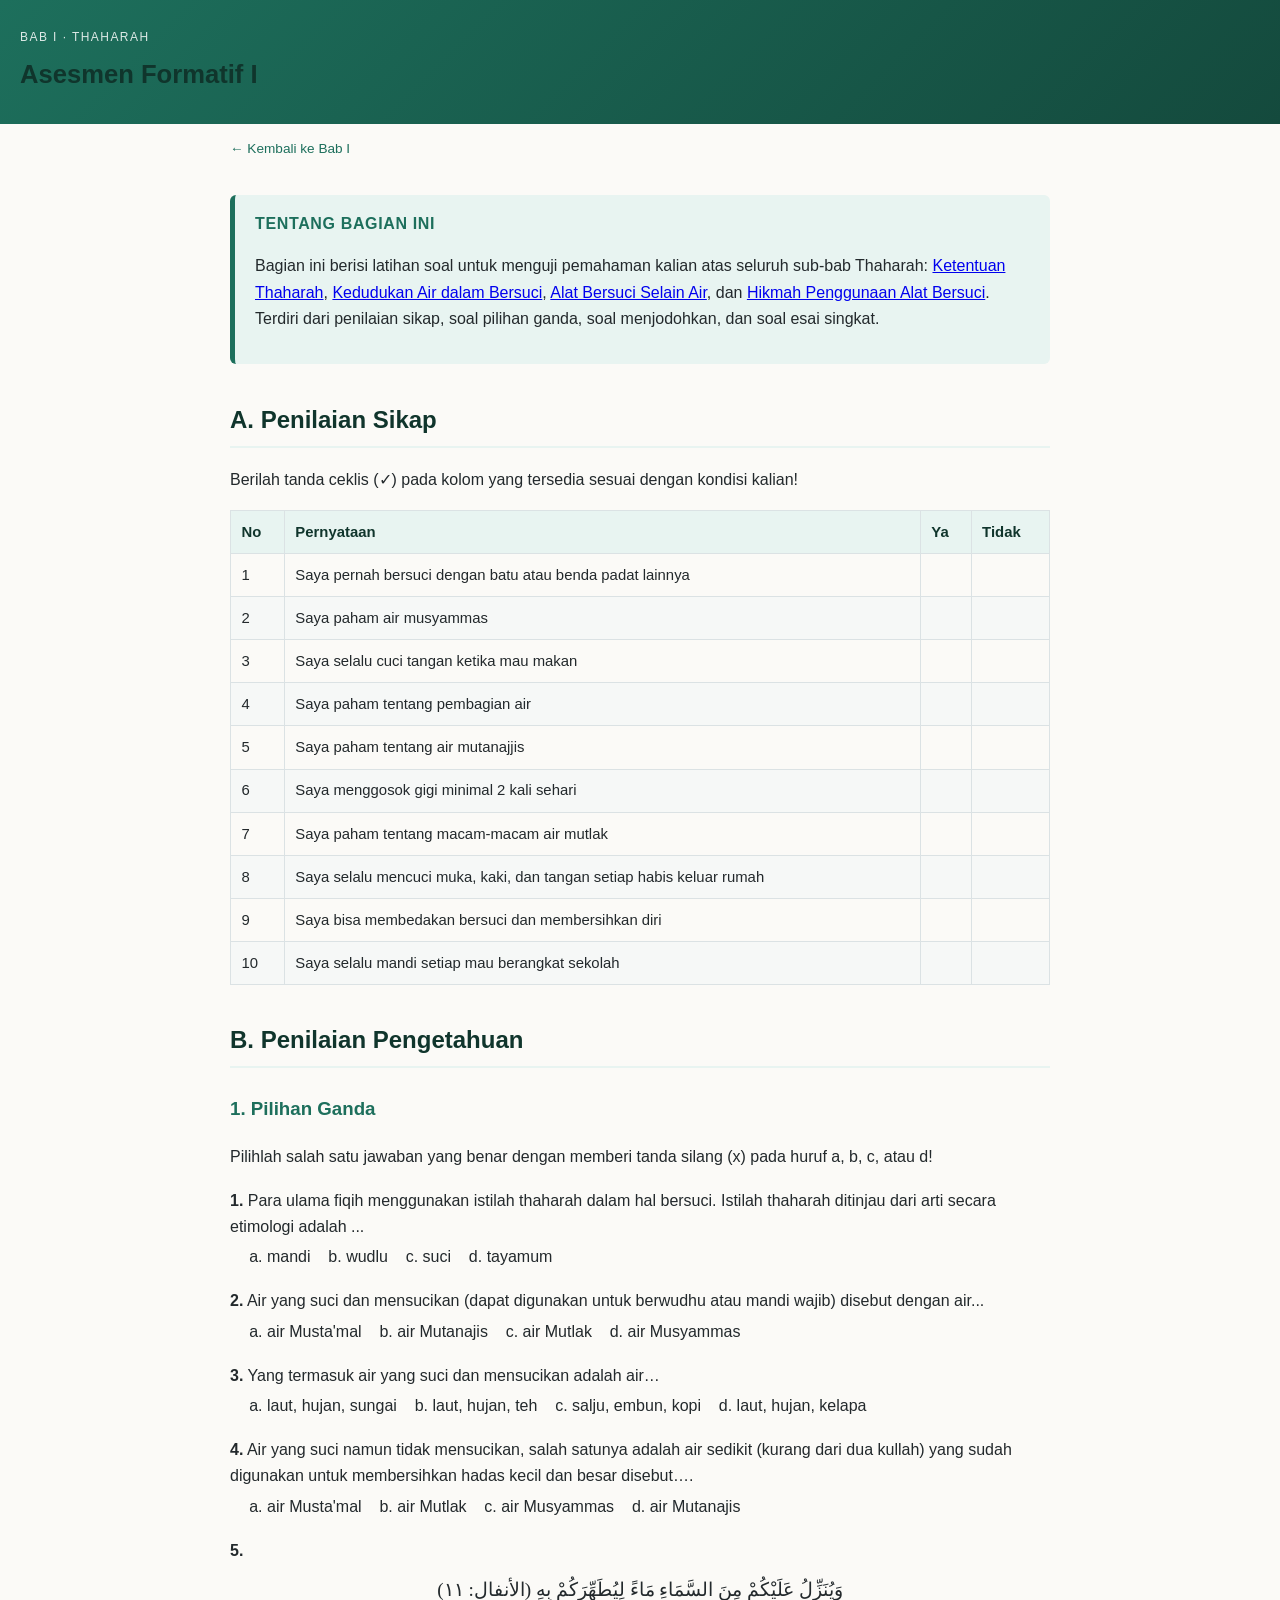
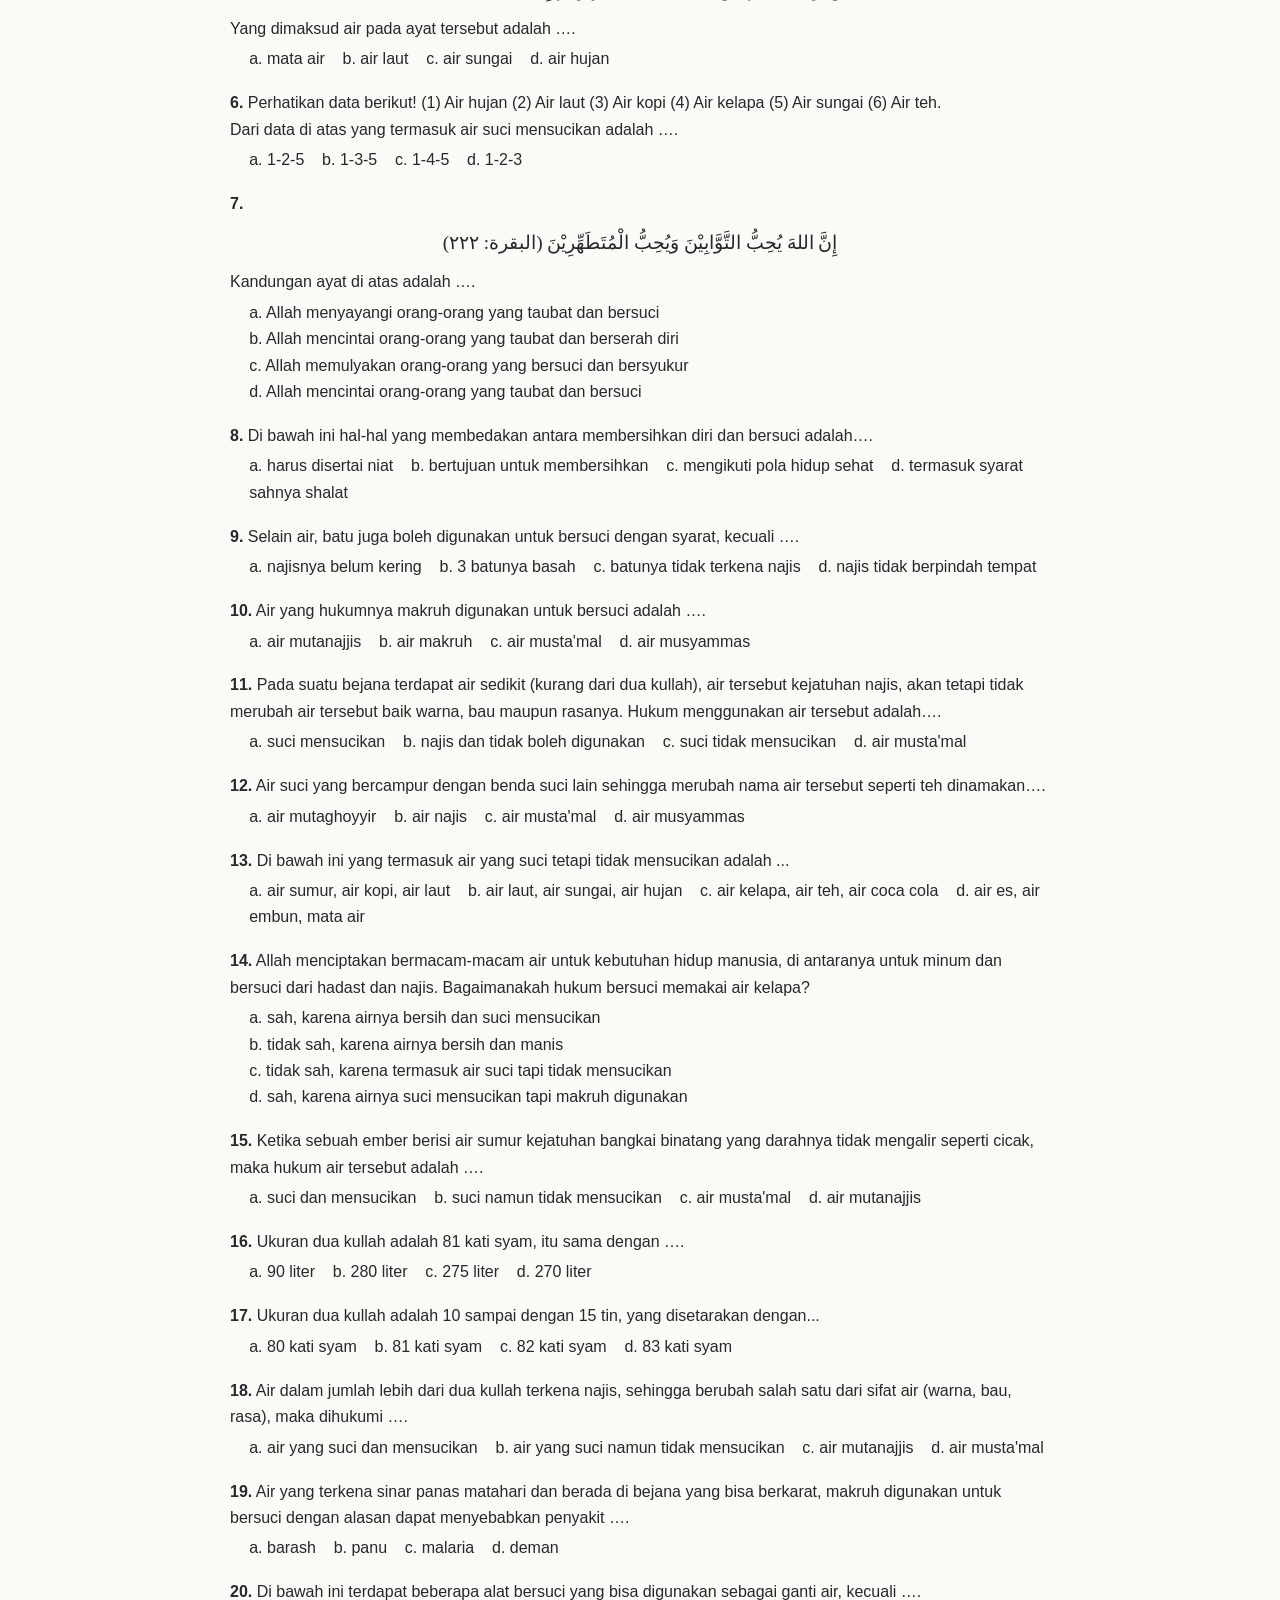
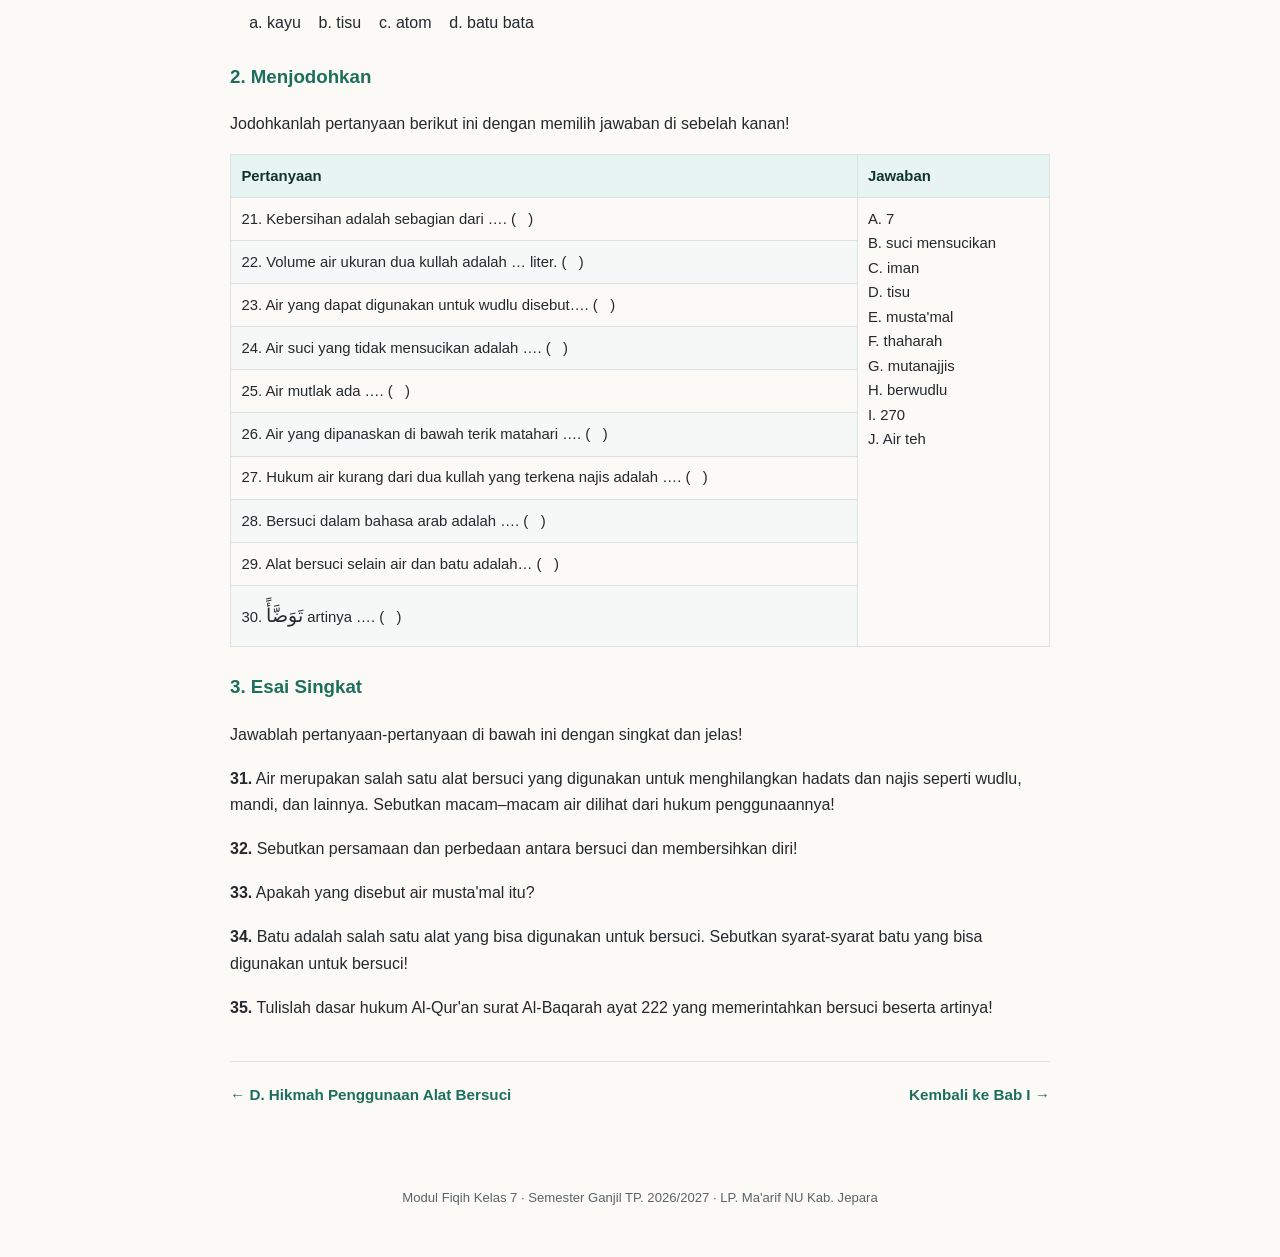
==== asesmen.html @ 7a7c7b50 "Add files via upload" ====
<!DOCTYPE html>
<html lang="id">
<head>
<meta charset="UTF-8">
<meta name="viewport" content="width=device-width, initial-scale=1.0">
<title>Asesmen Formatif I — Modul Fiqih Kelas 7</title>
<link rel="stylesheet" href="style.css">
</head>
<body>

<header class="site-header">
  <p class="eyebrow">Bab I · Thaharah</p>
  <h1>Asesmen Formatif I</h1>
</header>

<nav class="crumbs"><a href="index.html">← Kembali ke Bab I</a></nav>

<main>

  <div class="ringkasan">
    <h3>Tentang Bagian Ini</h3>
    <p>Bagian ini berisi latihan soal untuk menguji pemahaman kalian atas seluruh sub-bab Thaharah: <a href="ketentuan-thaharah.html">Ketentuan Thaharah</a>, <a href="kedudukan-air.html">Kedudukan Air dalam Bersuci</a>, <a href="alat-selain-air.html">Alat Bersuci Selain Air</a>, dan <a href="hikmah.html">Hikmah Penggunaan Alat Bersuci</a>. Terdiri dari penilaian sikap, soal pilihan ganda, soal menjodohkan, dan soal esai singkat.</p>
  </div>

  <h2>A. Penilaian Sikap</h2>
  <p>Berilah tanda ceklis (✓) pada kolom yang tersedia sesuai dengan kondisi kalian!</p>
  <table>
    <thead><tr><th>No</th><th>Pernyataan</th><th>Ya</th><th>Tidak</th></tr></thead>
    <tbody>
      <tr><td>1</td><td>Saya pernah bersuci dengan batu atau benda padat lainnya</td><td></td><td></td></tr>
      <tr><td>2</td><td>Saya paham air musyammas</td><td></td><td></td></tr>
      <tr><td>3</td><td>Saya selalu cuci tangan ketika mau makan</td><td></td><td></td></tr>
      <tr><td>4</td><td>Saya paham tentang pembagian air</td><td></td><td></td></tr>
      <tr><td>5</td><td>Saya paham tentang air mutanajjis</td><td></td><td></td></tr>
      <tr><td>6</td><td>Saya menggosok gigi minimal 2 kali sehari</td><td></td><td></td></tr>
      <tr><td>7</td><td>Saya paham tentang macam-macam air mutlak</td><td></td><td></td></tr>
      <tr><td>8</td><td>Saya selalu mencuci muka, kaki, dan tangan setiap habis keluar rumah</td><td></td><td></td></tr>
      <tr><td>9</td><td>Saya bisa membedakan bersuci dan membersihkan diri</td><td></td><td></td></tr>
      <tr><td>10</td><td>Saya selalu mandi setiap mau berangkat sekolah</td><td></td><td></td></tr>
    </tbody>
  </table>

  <h2>B. Penilaian Pengetahuan</h2>
  <h3>1. Pilihan Ganda</h3>
  <p>Pilihlah salah satu jawaban yang benar dengan memberi tanda silang (x) pada huruf a, b, c, atau d!</p>

  <div class="soal">
    <p><strong>1.</strong> Para ulama fiqih menggunakan istilah thaharah dalam hal bersuci. Istilah thaharah ditinjau dari arti secara etimologi adalah ...</p>
    <p class="opsi">a. mandi &nbsp;&nbsp; b. wudlu &nbsp;&nbsp; c. suci &nbsp;&nbsp; d. tayamum</p>
  </div>

  <div class="soal">
    <p><strong>2.</strong> Air yang suci dan mensucikan (dapat digunakan untuk berwudhu atau mandi wajib) disebut dengan air...</p>
    <p class="opsi">a. air Musta'mal &nbsp;&nbsp; b. air Mutanajis &nbsp;&nbsp; c. air Mutlak &nbsp;&nbsp; d. air Musyammas</p>
  </div>

  <div class="soal">
    <p><strong>3.</strong> Yang termasuk air yang suci dan mensucikan adalah air…</p>
    <p class="opsi">a. laut, hujan, sungai &nbsp;&nbsp; b. laut, hujan, teh &nbsp;&nbsp; c. salju, embun, kopi &nbsp;&nbsp; d. laut, hujan, kelapa</p>
  </div>

  <div class="soal">
    <p><strong>4.</strong> Air yang suci namun tidak mensucikan, salah satunya adalah air sedikit (kurang dari dua kullah) yang sudah digunakan untuk membersihkan hadas kecil dan besar disebut….</p>
    <p class="opsi">a. air Musta'mal &nbsp;&nbsp; b. air Mutlak &nbsp;&nbsp; c. air Musyammas &nbsp;&nbsp; d. air Mutanajis</p>
  </div>

  <div class="soal">
    <p><strong>5.</strong> <span class="ar" style="font-size:1.2rem; margin:.3rem 0;">وَيُنَزِّلُ عَلَيْكُمْ مِنَ السَّمَاءِ مَاءً لِيُطَهِّرَكُمْ بِهِ (الأنفال: ١١)</span></p>
    <p>Yang dimaksud air pada ayat tersebut adalah ….</p>
    <p class="opsi">a. mata air &nbsp;&nbsp; b. air laut &nbsp;&nbsp; c. air sungai &nbsp;&nbsp; d. air hujan</p>
  </div>

  <div class="soal">
    <p><strong>6.</strong> Perhatikan data berikut! (1) Air hujan (2) Air laut (3) Air kopi (4) Air kelapa (5) Air sungai (6) Air teh.<br>Dari data di atas yang termasuk air suci mensucikan adalah ….</p>
    <p class="opsi">a. 1-2-5 &nbsp;&nbsp; b. 1-3-5 &nbsp;&nbsp; c. 1-4-5 &nbsp;&nbsp; d. 1-2-3</p>
  </div>

  <div class="soal">
    <p><strong>7.</strong> <span class="ar" style="font-size:1.2rem; margin:.3rem 0;">إِنَّ اللهَ يُحِبُّ التَّوَّابِيْنَ وَيُحِبُّ الْمُتَطَهِّرِيْنَ (البقرة: ٢٢٢)</span></p>
    <p>Kandungan ayat di atas adalah ….</p>
    <p class="opsi">a. Allah menyayangi orang-orang yang taubat dan bersuci<br>
    b. Allah mencintai orang-orang yang taubat dan berserah diri<br>
    c. Allah memulyakan orang-orang yang bersuci dan bersyukur<br>
    d. Allah mencintai orang-orang yang taubat dan bersuci</p>
  </div>

  <div class="soal">
    <p><strong>8.</strong> Di bawah ini hal-hal yang membedakan antara membersihkan diri dan bersuci adalah….</p>
    <p class="opsi">a. harus disertai niat &nbsp;&nbsp; b. bertujuan untuk membersihkan &nbsp;&nbsp; c. mengikuti pola hidup sehat &nbsp;&nbsp; d. termasuk syarat sahnya shalat</p>
  </div>

  <div class="soal">
    <p><strong>9.</strong> Selain air, batu juga boleh digunakan untuk bersuci dengan syarat, kecuali ….</p>
    <p class="opsi">a. najisnya belum kering &nbsp;&nbsp; b. 3 batunya basah &nbsp;&nbsp; c. batunya tidak terkena najis &nbsp;&nbsp; d. najis tidak berpindah tempat</p>
  </div>

  <div class="soal">
    <p><strong>10.</strong> Air yang hukumnya makruh digunakan untuk bersuci adalah ….</p>
    <p class="opsi">a. air mutanajjis &nbsp;&nbsp; b. air makruh &nbsp;&nbsp; c. air musta'mal &nbsp;&nbsp; d. air musyammas</p>
  </div>

  <div class="soal">
    <p><strong>11.</strong> Pada suatu bejana terdapat air sedikit (kurang dari dua kullah), air tersebut kejatuhan najis, akan tetapi tidak merubah air tersebut baik warna, bau maupun rasanya. Hukum menggunakan air tersebut adalah….</p>
    <p class="opsi">a. suci mensucikan &nbsp;&nbsp; b. najis dan tidak boleh digunakan &nbsp;&nbsp; c. suci tidak mensucikan &nbsp;&nbsp; d. air musta'mal</p>
  </div>

  <div class="soal">
    <p><strong>12.</strong> Air suci yang bercampur dengan benda suci lain sehingga merubah nama air tersebut seperti teh dinamakan….</p>
    <p class="opsi">a. air mutaghoyyir &nbsp;&nbsp; b. air najis &nbsp;&nbsp; c. air musta'mal &nbsp;&nbsp; d. air musyammas</p>
  </div>

  <div class="soal">
    <p><strong>13.</strong> Di bawah ini yang termasuk air yang suci tetapi tidak mensucikan adalah ...</p>
    <p class="opsi">a. air sumur, air kopi, air laut &nbsp;&nbsp; b. air laut, air sungai, air hujan &nbsp;&nbsp; c. air kelapa, air teh, air coca cola &nbsp;&nbsp; d. air es, air embun, mata air</p>
  </div>

  <div class="soal">
    <p><strong>14.</strong> Allah menciptakan bermacam-macam air untuk kebutuhan hidup manusia, di antaranya untuk minum dan bersuci dari hadast dan najis. Bagaimanakah hukum bersuci memakai air kelapa?</p>
    <p class="opsi">a. sah, karena airnya bersih dan suci mensucikan<br>
    b. tidak sah, karena airnya bersih dan manis<br>
    c. tidak sah, karena termasuk air suci tapi tidak mensucikan<br>
    d. sah, karena airnya suci mensucikan tapi makruh digunakan</p>
  </div>

  <div class="soal">
    <p><strong>15.</strong> Ketika sebuah ember berisi air sumur kejatuhan bangkai binatang yang darahnya tidak mengalir seperti cicak, maka hukum air tersebut adalah ….</p>
    <p class="opsi">a. suci dan mensucikan &nbsp;&nbsp; b. suci namun tidak mensucikan &nbsp;&nbsp; c. air musta'mal &nbsp;&nbsp; d. air mutanajjis</p>
  </div>

  <div class="soal">
    <p><strong>16.</strong> Ukuran dua kullah adalah 81 kati syam, itu sama dengan ….</p>
    <p class="opsi">a. 90 liter &nbsp;&nbsp; b. 280 liter &nbsp;&nbsp; c. 275 liter &nbsp;&nbsp; d. 270 liter</p>
  </div>

  <div class="soal">
    <p><strong>17.</strong> Ukuran dua kullah adalah 10 sampai dengan 15 tin, yang disetarakan dengan...</p>
    <p class="opsi">a. 80 kati syam &nbsp;&nbsp; b. 81 kati syam &nbsp;&nbsp; c. 82 kati syam &nbsp;&nbsp; d. 83 kati syam</p>
  </div>

  <div class="soal">
    <p><strong>18.</strong> Air dalam jumlah lebih dari dua kullah terkena najis, sehingga berubah salah satu dari sifat air (warna, bau, rasa), maka dihukumi ….</p>
    <p class="opsi">a. air yang suci dan mensucikan &nbsp;&nbsp; b. air yang suci namun tidak mensucikan &nbsp;&nbsp; c. air mutanajjis &nbsp;&nbsp; d. air musta'mal</p>
  </div>

  <div class="soal">
    <p><strong>19.</strong> Air yang terkena sinar panas matahari dan berada di bejana yang bisa berkarat, makruh digunakan untuk bersuci dengan alasan dapat menyebabkan penyakit ….</p>
    <p class="opsi">a. barash &nbsp;&nbsp; b. panu &nbsp;&nbsp; c. malaria &nbsp;&nbsp; d. deman</p>
  </div>

  <div class="soal">
    <p><strong>20.</strong> Di bawah ini terdapat beberapa alat bersuci yang bisa digunakan sebagai ganti air, kecuali ….</p>
    <p class="opsi">a. kayu &nbsp;&nbsp; b. tisu &nbsp;&nbsp; c. atom &nbsp;&nbsp; d. batu bata</p>
  </div>

  <h3>2. Menjodohkan</h3>
  <p>Jodohkanlah pertanyaan berikut ini dengan memilih jawaban di sebelah kanan!</p>
  <table>
    <thead><tr><th>Pertanyaan</th><th>Jawaban</th></tr></thead>
    <tbody>
      <tr><td>21. Kebersihan adalah sebagian dari …. ( &nbsp; )</td><td rowspan="10" style="vertical-align:top;">
        A. 7<br>B. suci mensucikan<br>C. iman<br>D. tisu<br>E. musta'mal<br>F. thaharah<br>G. mutanajjis<br>H. berwudlu<br>I. 270<br>J. Air teh
      </td></tr>
      <tr><td>22. Volume air ukuran dua kullah adalah … liter. ( &nbsp; )</td></tr>
      <tr><td>23. Air yang dapat digunakan untuk wudlu disebut…. ( &nbsp; )</td></tr>
      <tr><td>24. Air suci yang tidak mensucikan adalah …. ( &nbsp; )</td></tr>
      <tr><td>25. Air mutlak ada …. ( &nbsp; )</td></tr>
      <tr><td>26. Air yang dipanaskan di bawah terik matahari …. ( &nbsp; )</td></tr>
      <tr><td>27. Hukum air kurang dari dua kullah yang terkena najis adalah …. ( &nbsp; )</td></tr>
      <tr><td>28. Bersuci dalam bahasa arab adalah …. ( &nbsp; )</td></tr>
      <tr><td>29. Alat bersuci selain air dan batu adalah… ( &nbsp; )</td></tr>
      <tr><td>30. <span class="ar" style="font-size:1.2rem; display:inline; margin:0;">تَوَضَّأً</span> artinya …. ( &nbsp; )</td></tr>
    </tbody>
  </table>

  <h3>3. Esai Singkat</h3>
  <p>Jawablah pertanyaan-pertanyaan di bawah ini dengan singkat dan jelas!</p>
  <div class="soal">
    <p><strong>31.</strong> Air merupakan salah satu alat bersuci yang digunakan untuk menghilangkan hadats dan najis seperti wudlu, mandi, dan lainnya. Sebutkan macam–macam air dilihat dari hukum penggunaannya!</p>
  </div>
  <div class="soal">
    <p><strong>32.</strong> Sebutkan persamaan dan perbedaan antara bersuci dan membersihkan diri!</p>
  </div>
  <div class="soal">
    <p><strong>33.</strong> Apakah yang disebut air musta'mal itu?</p>
  </div>
  <div class="soal">
    <p><strong>34.</strong> Batu adalah salah satu alat yang bisa digunakan untuk bersuci. Sebutkan syarat-syarat batu yang bisa digunakan untuk bersuci!</p>
  </div>
  <div class="soal">
    <p><strong>35.</strong> Tulislah dasar hukum Al-Qur'an surat Al-Baqarah ayat 222 yang memerintahkan bersuci beserta artinya!</p>
  </div>

  <div class="pager">
    <a href="hikmah.html">← D. Hikmah Penggunaan Alat Bersuci</a>
    <a href="index.html">Kembali ke Bab I →</a>
  </div>

</main>

<footer class="site-footer">
  Modul Fiqih Kelas 7 · Semester Ganjil TP. 2026/2027 · LP. Ma'arif NU Kab. Jepara
</footer>

</body>
</html>
---- style.css ----
:root {
  --accent: #1d6f5c;
  --accent-light: #e8f4f1;
  --ink: #23292c;
  --muted: #5a6468;
  --border: #dbe2e4;
  --bg: #fbfaf7;
  --card: #ffffff;
}

* { box-sizing: border-box; }

body {
  margin: 0;
  font-family: "Segoe UI", "Helvetica Neue", Arial, sans-serif;
  color: var(--ink);
  background: var(--bg);
  line-height: 1.65;
}

.site-header {
  background: linear-gradient(135deg, #1d6f5c, #144a3d);
  color: #fff;
  padding: 1.75rem 1.25rem;
}

.site-header .eyebrow {
  text-transform: uppercase;
  letter-spacing: .12em;
  font-size: .75rem;
  opacity: .85;
  margin: 0 0 .35rem;
}

.site-header h1 {
  margin: 0;
  font-size: 1.6rem;
}

.site-header p.sub {
  margin: .35rem 0 0;
  opacity: .9;
  font-size: .95rem;
}

nav.crumbs {
  max-width: 860px;
  margin: 0 auto;
  padding: .9rem 1.25rem;
  font-size: .85rem;
  color: var(--muted);
}
nav.crumbs a { color: var(--accent); text-decoration: none; }
nav.crumbs a:hover { text-decoration: underline; }

main {
  max-width: 860px;
  margin: 0 auto;
  padding: 0 1.25rem 3rem;
}

h1, h2, h3 { color: #10352c; }
h2 {
  border-bottom: 2px solid var(--accent-light);
  padding-bottom: .4rem;
  margin-top: 2.2rem;
}
h3 { color: var(--accent); margin-top: 1.6rem; }

.card {
  background: var(--card);
  border: 1px solid var(--border);
  border-radius: 10px;
  padding: 1.25rem 1.4rem;
  margin: 1.1rem 0;
}

.ringkasan {
  background: var(--accent-light);
  border-left: 5px solid var(--accent);
  border-radius: 6px;
  padding: 1rem 1.25rem;
  margin: 1.25rem 0 1.75rem;
}
.ringkasan h3 {
  margin: 0 0 .5rem;
  color: var(--accent);
  font-size: 1rem;
  text-transform: uppercase;
  letter-spacing: .04em;
}
.ringkasan ul { margin: .3rem 0 0; padding-left: 1.2rem; }
.ringkasan li { margin-bottom: .3rem; }

.ar {
  display: block;
  direction: rtl;
  text-align: center;
  font-family: "Traditional Arabic", "Scheherazade New", "Amiri", "Noto Naskh Arabic", serif;
  font-size: 1.5rem;
  line-height: 2.2;
  margin: 1rem 0 .35rem;
}
.terjemah {
  font-style: italic;
  color: var(--muted);
  margin: 0 0 1.1rem;
}

table {
  width: 100%;
  border-collapse: collapse;
  margin: 1rem 0 1.5rem;
  font-size: .93rem;
}
th, td {
  border: 1px solid var(--border);
  padding: .55rem .65rem;
  text-align: left;
  vertical-align: top;
}
th { background: var(--accent-light); color: #10352c; }
tr:nth-child(even) td { background: #f6f8f7; }

.section-nav {
  display: flex;
  flex-wrap: wrap;
  gap: .6rem;
  margin: 1.5rem 0 2rem;
}
.section-nav a {
  display: block;
  background: var(--card);
  border: 1px solid var(--border);
  border-radius: 8px;
  padding: .7rem 1rem;
  text-decoration: none;
  color: var(--ink);
  flex: 1 1 220px;
  transition: border-color .15s, transform .15s;
}
.section-nav a:hover {
  border-color: var(--accent);
  transform: translateY(-2px);
}
.section-nav a .tag {
  display: block;
  color: var(--accent);
  font-weight: 600;
  font-size: .8rem;
  text-transform: uppercase;
  letter-spacing: .05em;
  margin-bottom: .2rem;
}

.pager {
  display: flex;
  justify-content: space-between;
  margin-top: 2.5rem;
  padding-top: 1.25rem;
  border-top: 1px solid var(--border);
  font-size: .95rem;
}
.pager a { color: var(--accent); text-decoration: none; font-weight: 600; }
.pager a:hover { text-decoration: underline; }

.soal { margin: 1.1rem 0; }
.soal p { margin: .25rem 0; }
.soal .opsi { margin-left: 1.2rem; color: var(--ink); }

ol.list, ul.list { padding-left: 1.3rem; }
ol.list li, ul.list li { margin-bottom: .4rem; }

.badge {
  display: inline-block;
  background: var(--accent-light);
  color: var(--accent);
  border-radius: 999px;
  padding: .15rem .7rem;
  font-size: .75rem;
  font-weight: 600;
  margin-bottom: .5rem;
}

footer.site-footer {
  text-align: center;
  color: var(--muted);
  font-size: .82rem;
  padding: 2rem 1rem 3rem;
}
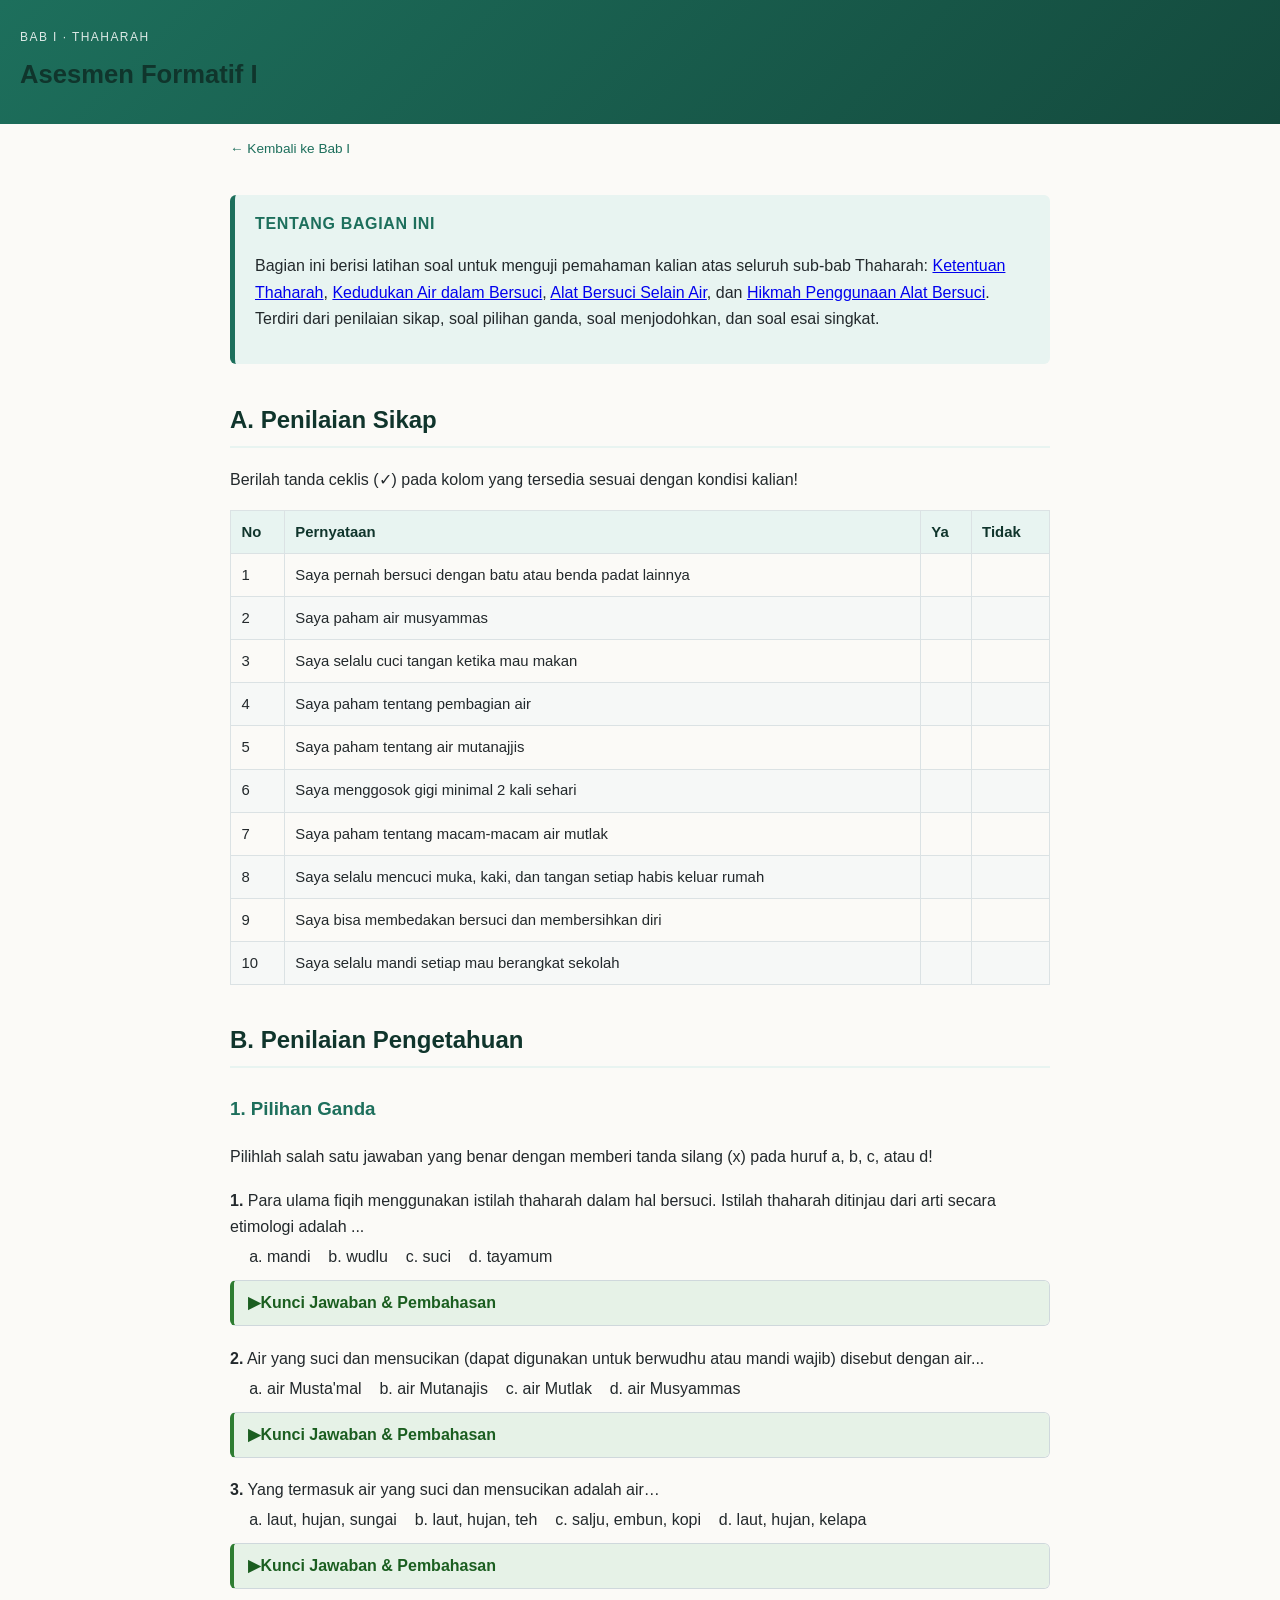
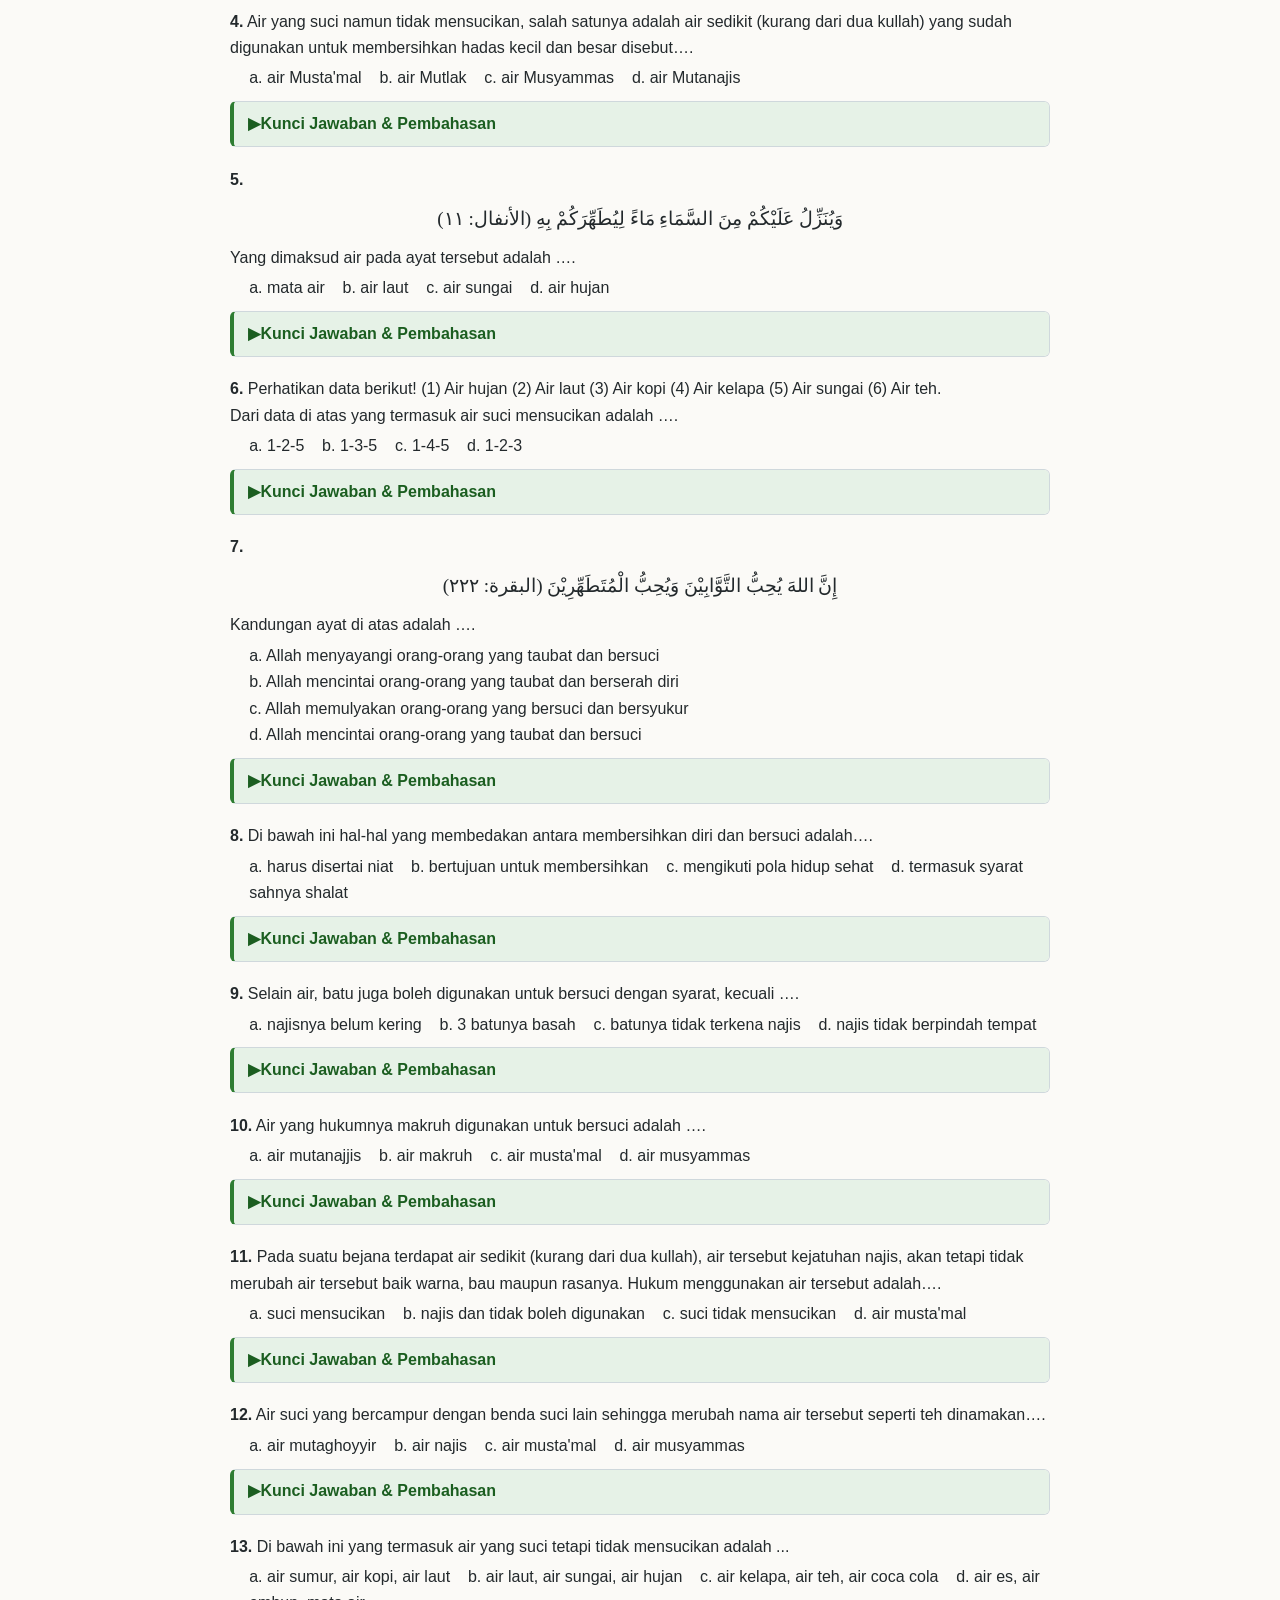
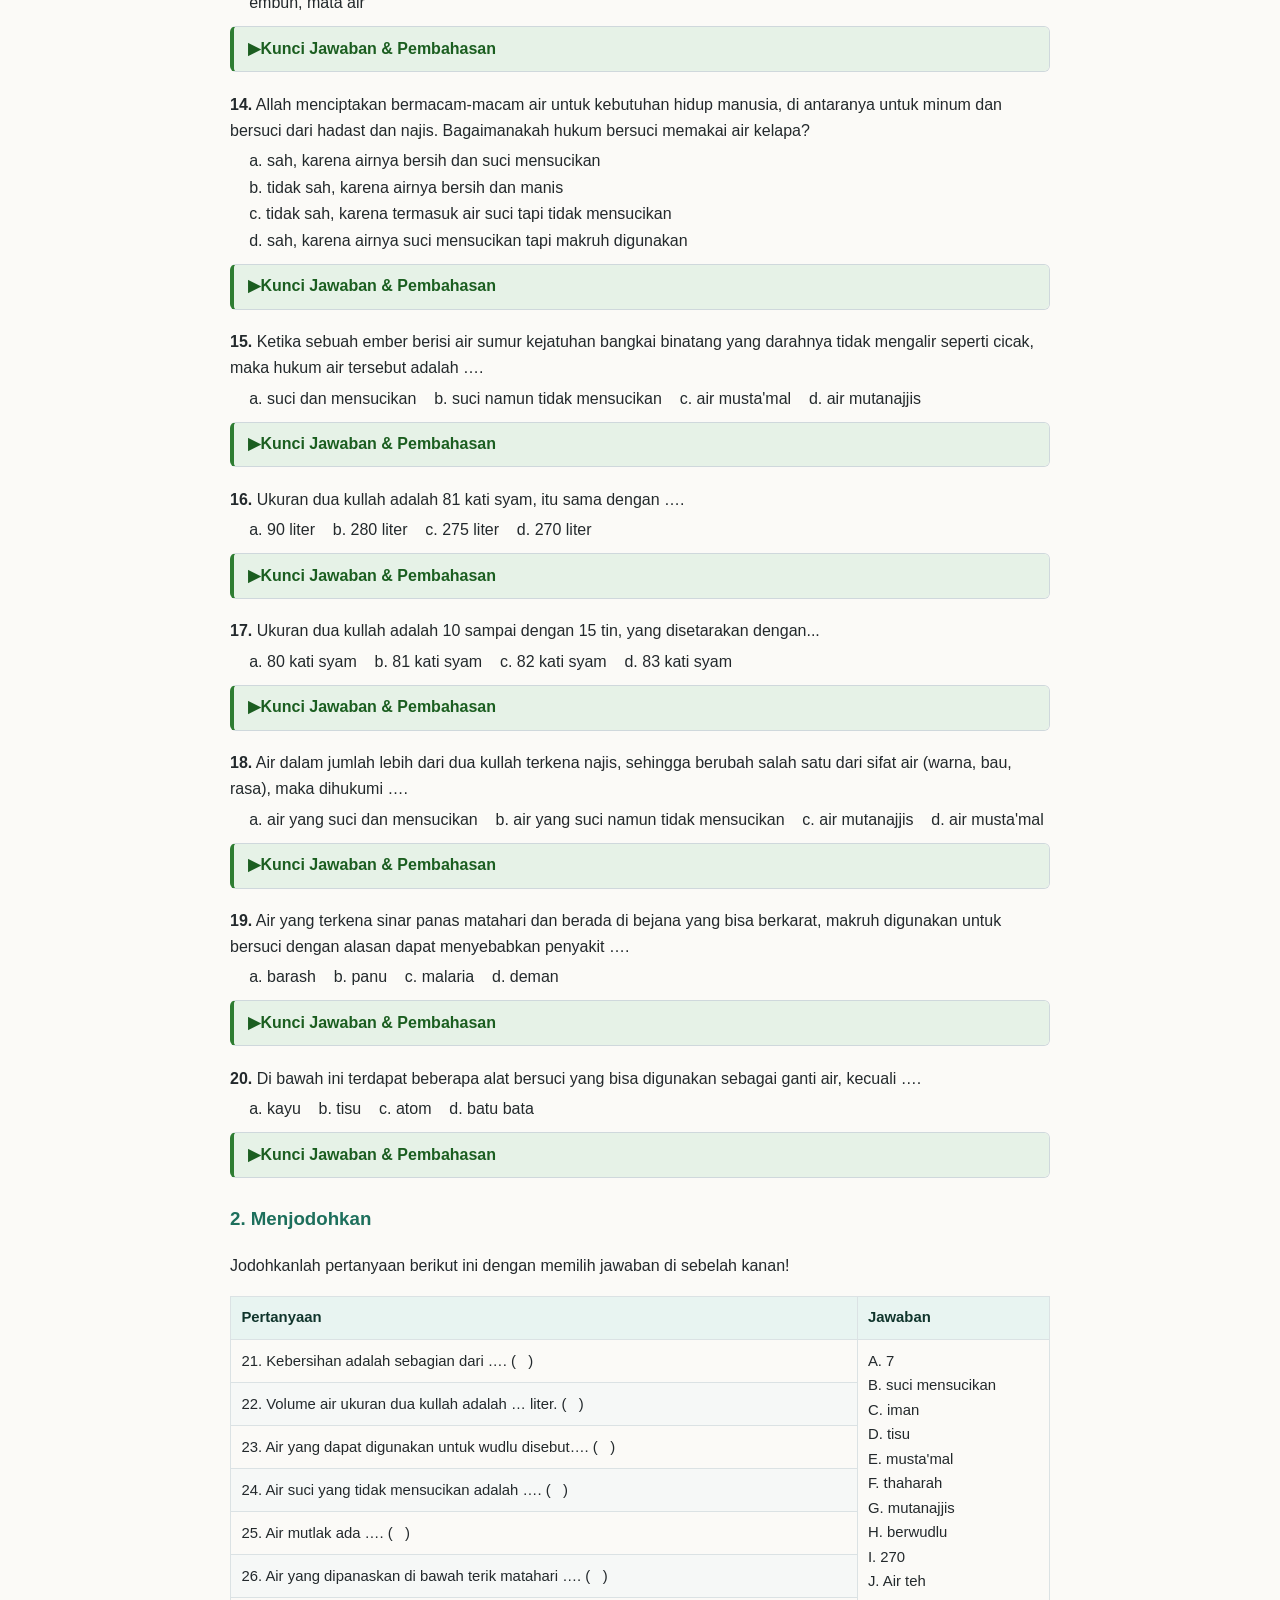
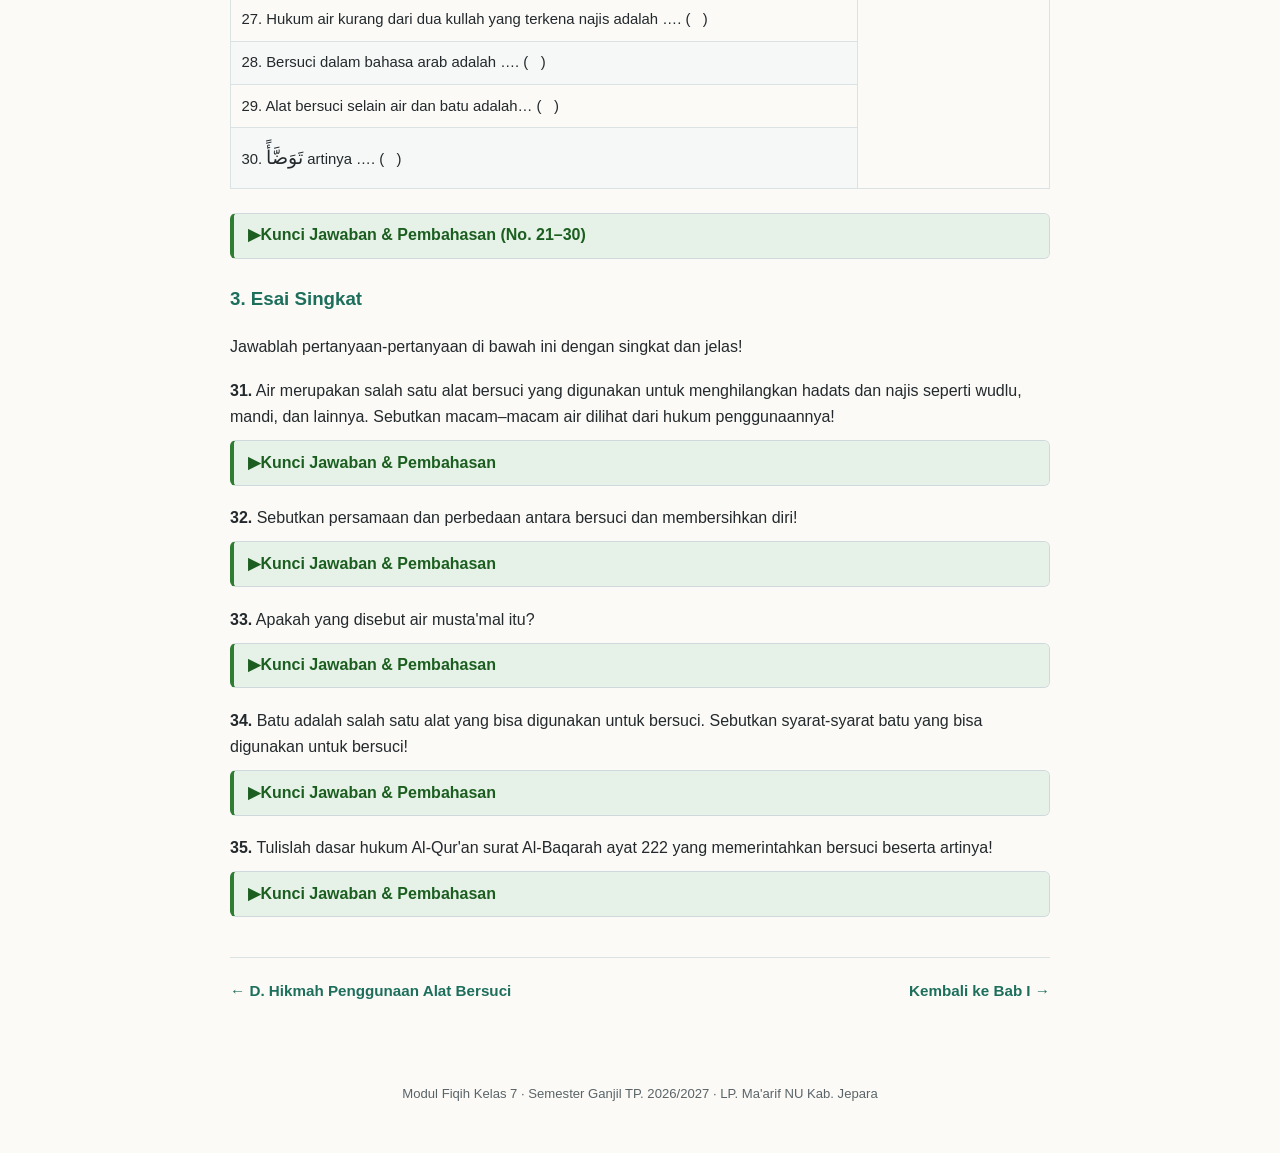
==== commit a69cd726: "Add files via upload" ====
--- a/asesmen.html
+++ b/asesmen.html
@@ -5,6 +5,41 @@
 <meta name="viewport" content="width=device-width, initial-scale=1.0">
 <title>Asesmen Formatif I — Modul Fiqih Kelas 7</title>
 <link rel="stylesheet" href="style.css">
+<style>
+  details.kunci {
+    margin: 0.6rem 0 1.2rem;
+    border: 1px solid #cfd8dc;
+    border-left: 4px solid #2e7d32;
+    border-radius: 6px;
+    background: #f4f9f4;
+    overflow: hidden;
+  }
+  details.kunci summary {
+    cursor: pointer;
+    list-style: none;
+    padding: 0.55rem 0.9rem;
+    font-weight: 600;
+    color: #1b5e20;
+    background: #e6f2e7;
+    user-select: none;
+  }
+  details.kunci summary::-webkit-details-marker { display: none; }
+  details.kunci summary::before {
+    content: "▶ ";
+    display: inline-block;
+    transition: transform 0.15s ease;
+  }
+  details.kunci[open] summary::before { transform: rotate(90deg); }
+  details.kunci summary:hover { background: #dcecdd; }
+  details.kunci .kunci-isi {
+    padding: 0.7rem 1rem 0.9rem;
+  }
+  details.kunci .kunci-isi p { margin: 0.35rem 0; }
+  details.kunci .jawaban { color: #1b5e20; font-weight: 600; }
+  .jodoh-kunci table {
+    margin-top: 0.4rem;
+  }
+</style>
 </head>
 <body>
 
@@ -47,32 +82,74 @@
   <div class="soal">
     <p><strong>1.</strong> Para ulama fiqih menggunakan istilah thaharah dalam hal bersuci. Istilah thaharah ditinjau dari arti secara etimologi adalah ...</p>
     <p class="opsi">a. mandi &nbsp;&nbsp; b. wudlu &nbsp;&nbsp; c. suci &nbsp;&nbsp; d. tayamum</p>
+    <details class="kunci">
+      <summary>Kunci Jawaban & Pembahasan</summary>
+      <div class="kunci-isi">
+        <p class="jawaban">Jawaban: c. suci</p>
+        <p><strong>Pembahasan:</strong> Secara etimologi (bahasa), thaharah berarti "suci" atau "bersih". Sedangkan secara terminologi (istilah fiqih), thaharah berarti menghilangkan hadats dan/atau najis dengan air atau alat bersuci lain yang memenuhi syarat.</p>
+      </div>
+    </details>
   </div>
 
   <div class="soal">
     <p><strong>2.</strong> Air yang suci dan mensucikan (dapat digunakan untuk berwudhu atau mandi wajib) disebut dengan air...</p>
     <p class="opsi">a. air Musta'mal &nbsp;&nbsp; b. air Mutanajis &nbsp;&nbsp; c. air Mutlak &nbsp;&nbsp; d. air Musyammas</p>
+    <details class="kunci">
+      <summary>Kunci Jawaban & Pembahasan</summary>
+      <div class="kunci-isi">
+        <p class="jawaban">Jawaban: c. air Mutlak</p>
+        <p><strong>Pembahasan:</strong> Air mutlak adalah air yang masih murni sesuai asalnya (belum tercampur/berubah) sehingga sah digunakan untuk bersuci, seperti air hujan, air sumur, air laut, air sungai, air mata air, air embun, dan air salju.</p>
+      </div>
+    </details>
   </div>
 
   <div class="soal">
     <p><strong>3.</strong> Yang termasuk air yang suci dan mensucikan adalah air…</p>
     <p class="opsi">a. laut, hujan, sungai &nbsp;&nbsp; b. laut, hujan, teh &nbsp;&nbsp; c. salju, embun, kopi &nbsp;&nbsp; d. laut, hujan, kelapa</p>
+    <details class="kunci">
+      <summary>Kunci Jawaban & Pembahasan</summary>
+      <div class="kunci-isi">
+        <p class="jawaban">Jawaban: a. laut, hujan, sungai</p>
+        <p><strong>Pembahasan:</strong> Air laut, air hujan, dan air sungai termasuk air mutlak (suci mensucikan) karena masih murni. Adapun teh, kopi, dan air kelapa sudah bercampur/berubah sehingga tidak lagi mensucikan.</p>
+      </div>
+    </details>
   </div>
 
   <div class="soal">
     <p><strong>4.</strong> Air yang suci namun tidak mensucikan, salah satunya adalah air sedikit (kurang dari dua kullah) yang sudah digunakan untuk membersihkan hadas kecil dan besar disebut….</p>
     <p class="opsi">a. air Musta'mal &nbsp;&nbsp; b. air Mutlak &nbsp;&nbsp; c. air Musyammas &nbsp;&nbsp; d. air Mutanajis</p>
+    <details class="kunci">
+      <summary>Kunci Jawaban & Pembahasan</summary>
+      <div class="kunci-isi">
+        <p class="jawaban">Jawaban: a. air Musta'mal</p>
+        <p><strong>Pembahasan:</strong> Air musta'mal adalah air sedikit (kurang dari dua kullah) yang telah dipakai untuk bersuci (menghilangkan hadats). Air ini tetap suci, namun tidak dapat digunakan lagi untuk bersuci.</p>
+      </div>
+    </details>
   </div>
 
   <div class="soal">
     <p><strong>5.</strong> <span class="ar" style="font-size:1.2rem; margin:.3rem 0;">وَيُنَزِّلُ عَلَيْكُمْ مِنَ السَّمَاءِ مَاءً لِيُطَهِّرَكُمْ بِهِ (الأنفال: ١١)</span></p>
     <p>Yang dimaksud air pada ayat tersebut adalah ….</p>
     <p class="opsi">a. mata air &nbsp;&nbsp; b. air laut &nbsp;&nbsp; c. air sungai &nbsp;&nbsp; d. air hujan</p>
+    <details class="kunci">
+      <summary>Kunci Jawaban & Pembahasan</summary>
+      <div class="kunci-isi">
+        <p class="jawaban">Jawaban: d. air hujan</p>
+        <p><strong>Pembahasan:</strong> Ayat tersebut (QS. Al-Anfal: 11) menjelaskan Allah menurunkan air (hujan) dari langit untuk mensucikan. Kata "مِنَ السَّمَاءِ" (dari langit) menunjukkan air yang dimaksud adalah air hujan.</p>
+      </div>
+    </details>
   </div>
 
   <div class="soal">
     <p><strong>6.</strong> Perhatikan data berikut! (1) Air hujan (2) Air laut (3) Air kopi (4) Air kelapa (5) Air sungai (6) Air teh.<br>Dari data di atas yang termasuk air suci mensucikan adalah ….</p>
     <p class="opsi">a. 1-2-5 &nbsp;&nbsp; b. 1-3-5 &nbsp;&nbsp; c. 1-4-5 &nbsp;&nbsp; d. 1-2-3</p>
+    <details class="kunci">
+      <summary>Kunci Jawaban & Pembahasan</summary>
+      <div class="kunci-isi">
+        <p class="jawaban">Jawaban: a. 1-2-5 (air hujan, air laut, air sungai)</p>
+        <p><strong>Pembahasan:</strong> Air hujan, air laut, dan air sungai adalah air mutlak yang suci dan mensucikan. Air kopi, air kelapa, dan air teh sudah bercampur benda lain sehingga tidak lagi tergolong air mutlak.</p>
+      </div>
+    </details>
   </div>
 
   <div class="soal">
@@ -82,36 +159,85 @@
     b. Allah mencintai orang-orang yang taubat dan berserah diri<br>
     c. Allah memulyakan orang-orang yang bersuci dan bersyukur<br>
     d. Allah mencintai orang-orang yang taubat dan bersuci</p>
+    <details class="kunci">
+      <summary>Kunci Jawaban & Pembahasan</summary>
+      <div class="kunci-isi">
+        <p class="jawaban">Jawaban: d. Allah mencintai orang-orang yang taubat dan bersuci</p>
+        <p><strong>Pembahasan:</strong> QS. Al-Baqarah: 222 menegaskan bahwa Allah mencintai (يُحِبُّ) dua golongan, yaitu at-tawwabin (orang-orang yang bertaubat) dan al-mutathahhirin (orang-orang yang bersuci/menyucikan diri).</p>
+      </div>
+    </details>
   </div>
 
   <div class="soal">
     <p><strong>8.</strong> Di bawah ini hal-hal yang membedakan antara membersihkan diri dan bersuci adalah….</p>
     <p class="opsi">a. harus disertai niat &nbsp;&nbsp; b. bertujuan untuk membersihkan &nbsp;&nbsp; c. mengikuti pola hidup sehat &nbsp;&nbsp; d. termasuk syarat sahnya shalat</p>
+    <details class="kunci">
+      <summary>Kunci Jawaban & Pembahasan</summary>
+      <div class="kunci-isi">
+        <p class="jawaban">Jawaban: a. harus disertai niat</p>
+        <p><strong>Pembahasan:</strong> Bersuci (thaharah) dalam syariat harus disertai niat karena berkaitan dengan menghilangkan hadats/najis sebagai syarat ibadah. Sedangkan membersihkan diri secara umum (mandi biasa, cuci tangan, dsb.) tidak memerlukan niat khusus.</p>
+      </div>
+    </details>
   </div>
 
   <div class="soal">
     <p><strong>9.</strong> Selain air, batu juga boleh digunakan untuk bersuci dengan syarat, kecuali ….</p>
     <p class="opsi">a. najisnya belum kering &nbsp;&nbsp; b. 3 batunya basah &nbsp;&nbsp; c. batunya tidak terkena najis &nbsp;&nbsp; d. najis tidak berpindah tempat</p>
+    <details class="kunci">
+      <summary>Kunci Jawaban & Pembahasan</summary>
+      <div class="kunci-isi">
+        <p class="jawaban">Jawaban: b. 3 batunya basah</p>
+        <p><strong>Pembahasan:</strong> Syarat batu (istijmar) untuk bersuci antara lain: najis belum kering, najis belum berpindah tempat, dan batu tidak terkena najis lain sebelumnya, serta digunakan minimal 3 batu/usapan. "Batunya basah" bukan termasuk syarat, sehingga menjadi jawaban yang dikecualikan.</p>
+      </div>
+    </details>
   </div>
 
   <div class="soal">
     <p><strong>10.</strong> Air yang hukumnya makruh digunakan untuk bersuci adalah ….</p>
     <p class="opsi">a. air mutanajjis &nbsp;&nbsp; b. air makruh &nbsp;&nbsp; c. air musta'mal &nbsp;&nbsp; d. air musyammas</p>
+    <details class="kunci">
+      <summary>Kunci Jawaban & Pembahasan</summary>
+      <div class="kunci-isi">
+        <p class="jawaban">Jawaban: d. air musyammas</p>
+        <p><strong>Pembahasan:</strong> Air musyammas adalah air yang dipanaskan langsung di bawah terik matahari, biasanya dalam bejana logam yang mudah berkarat. Hukumnya makruh digunakan untuk bersuci karena dikhawatirkan dapat menimbulkan penyakit kulit.</p>
+      </div>
+    </details>
   </div>
 
   <div class="soal">
     <p><strong>11.</strong> Pada suatu bejana terdapat air sedikit (kurang dari dua kullah), air tersebut kejatuhan najis, akan tetapi tidak merubah air tersebut baik warna, bau maupun rasanya. Hukum menggunakan air tersebut adalah….</p>
     <p class="opsi">a. suci mensucikan &nbsp;&nbsp; b. najis dan tidak boleh digunakan &nbsp;&nbsp; c. suci tidak mensucikan &nbsp;&nbsp; d. air musta'mal</p>
+    <details class="kunci">
+      <summary>Kunci Jawaban & Pembahasan</summary>
+      <div class="kunci-isi">
+        <p class="jawaban">Jawaban: b. najis dan tidak boleh digunakan</p>
+        <p><strong>Pembahasan:</strong> Air yang jumlahnya kurang dari dua kullah, apabila kejatuhan najis, langsung dihukumi najis (mutanajjis) meskipun tidak berubah warna, bau, maupun rasanya. Ini berbeda dengan air yang jumlahnya lebih dari dua kullah, yang baru dihukumi najis jika salah satu sifatnya berubah.</p>
+      </div>
+    </details>
   </div>
 
   <div class="soal">
     <p><strong>12.</strong> Air suci yang bercampur dengan benda suci lain sehingga merubah nama air tersebut seperti teh dinamakan….</p>
     <p class="opsi">a. air mutaghoyyir &nbsp;&nbsp; b. air najis &nbsp;&nbsp; c. air musta'mal &nbsp;&nbsp; d. air musyammas</p>
+    <details class="kunci">
+      <summary>Kunci Jawaban & Pembahasan</summary>
+      <div class="kunci-isi">
+        <p class="jawaban">Jawaban: a. air mutaghoyyir</p>
+        <p><strong>Pembahasan:</strong> Air mutaghoyyir adalah air suci yang bercampur dengan benda suci lain sehingga berubah salah satu sifatnya (warna, bau, atau rasa) dan berubah namanya, misalnya air teh atau air kopi. Air ini suci namun tidak sah digunakan untuk bersuci.</p>
+      </div>
+    </details>
   </div>
 
   <div class="soal">
     <p><strong>13.</strong> Di bawah ini yang termasuk air yang suci tetapi tidak mensucikan adalah ...</p>
     <p class="opsi">a. air sumur, air kopi, air laut &nbsp;&nbsp; b. air laut, air sungai, air hujan &nbsp;&nbsp; c. air kelapa, air teh, air coca cola &nbsp;&nbsp; d. air es, air embun, mata air</p>
+    <details class="kunci">
+      <summary>Kunci Jawaban & Pembahasan</summary>
+      <div class="kunci-isi">
+        <p class="jawaban">Jawaban: c. air kelapa, air teh, air coca cola</p>
+        <p><strong>Pembahasan:</strong> Air kelapa, air teh, dan air coca cola adalah air yang sudah bercampur/berubah sifat aslinya, sehingga tetap suci namun tidak dapat digunakan untuk bersuci (mutaghoyyir).</p>
+      </div>
+    </details>
   </div>
 
   <div class="soal">
@@ -120,36 +246,85 @@
     b. tidak sah, karena airnya bersih dan manis<br>
     c. tidak sah, karena termasuk air suci tapi tidak mensucikan<br>
     d. sah, karena airnya suci mensucikan tapi makruh digunakan</p>
+    <details class="kunci">
+      <summary>Kunci Jawaban & Pembahasan</summary>
+      <div class="kunci-isi">
+        <p class="jawaban">Jawaban: c. tidak sah, karena termasuk air suci tapi tidak mensucikan</p>
+        <p><strong>Pembahasan:</strong> Air kelapa sudah tercampur dan berubah dari sifat air mutlak, sehingga tergolong air mutaghoyyir (suci tapi tidak mensucikan). Bersuci dengan air ini tidak sah walaupun airnya bersih dan layak minum.</p>
+      </div>
+    </details>
   </div>
 
   <div class="soal">
     <p><strong>15.</strong> Ketika sebuah ember berisi air sumur kejatuhan bangkai binatang yang darahnya tidak mengalir seperti cicak, maka hukum air tersebut adalah ….</p>
     <p class="opsi">a. suci dan mensucikan &nbsp;&nbsp; b. suci namun tidak mensucikan &nbsp;&nbsp; c. air musta'mal &nbsp;&nbsp; d. air mutanajjis</p>
+    <details class="kunci">
+      <summary>Kunci Jawaban & Pembahasan</summary>
+      <div class="kunci-isi">
+        <p class="jawaban">Jawaban: a. suci dan mensucikan</p>
+        <p><strong>Pembahasan:</strong> Bangkai binatang yang darahnya tidak mengalir (seperti cicak, lalat, semut) tidak menajiskan air atau benda cair lain yang dijatuhinya. Oleh karena itu, air tersebut tetap suci dan mensucikan.</p>
+      </div>
+    </details>
   </div>
 
   <div class="soal">
     <p><strong>16.</strong> Ukuran dua kullah adalah 81 kati syam, itu sama dengan ….</p>
     <p class="opsi">a. 90 liter &nbsp;&nbsp; b. 280 liter &nbsp;&nbsp; c. 275 liter &nbsp;&nbsp; d. 270 liter</p>
+    <details class="kunci">
+      <summary>Kunci Jawaban & Pembahasan</summary>
+      <div class="kunci-isi">
+        <p class="jawaban">Jawaban: d. 270 liter</p>
+        <p><strong>Pembahasan:</strong> Menurut ukuran yang umum dipakai dalam fiqih, dua kullah setara dengan 81 kati Baghdad/Syam, yang jika dikonversi kurang lebih sama dengan 270 liter.</p>
+      </div>
+    </details>
   </div>
 
   <div class="soal">
     <p><strong>17.</strong> Ukuran dua kullah adalah 10 sampai dengan 15 tin, yang disetarakan dengan...</p>
     <p class="opsi">a. 80 kati syam &nbsp;&nbsp; b. 81 kati syam &nbsp;&nbsp; c. 82 kati syam &nbsp;&nbsp; d. 83 kati syam</p>
+    <details class="kunci">
+      <summary>Kunci Jawaban & Pembahasan</summary>
+      <div class="kunci-isi">
+        <p class="jawaban">Jawaban: b. 81 kati syam</p>
+        <p><strong>Pembahasan:</strong> Ukuran dua kullah yang disebutkan sekitar 10-15 tin (guci) oleh para ulama disetarakan dengan 81 kati Syam, yang kemudian dikonversi menjadi kurang lebih 270 liter.</p>
+      </div>
+    </details>
   </div>
 
   <div class="soal">
     <p><strong>18.</strong> Air dalam jumlah lebih dari dua kullah terkena najis, sehingga berubah salah satu dari sifat air (warna, bau, rasa), maka dihukumi ….</p>
     <p class="opsi">a. air yang suci dan mensucikan &nbsp;&nbsp; b. air yang suci namun tidak mensucikan &nbsp;&nbsp; c. air mutanajjis &nbsp;&nbsp; d. air musta'mal</p>
+    <details class="kunci">
+      <summary>Kunci Jawaban & Pembahasan</summary>
+      <div class="kunci-isi">
+        <p class="jawaban">Jawaban: c. air mutanajjis</p>
+        <p><strong>Pembahasan:</strong> Air lebih dari dua kullah yang terkena najis baru dihukumi najis (mutanajjis) apabila salah satu sifatnya (warna, bau, atau rasa) berubah akibat najis tersebut. Jika tidak berubah, air tersebut tetap suci mensucikan.</p>
+      </div>
+    </details>
   </div>
 
   <div class="soal">
     <p><strong>19.</strong> Air yang terkena sinar panas matahari dan berada di bejana yang bisa berkarat, makruh digunakan untuk bersuci dengan alasan dapat menyebabkan penyakit ….</p>
     <p class="opsi">a. barash &nbsp;&nbsp; b. panu &nbsp;&nbsp; c. malaria &nbsp;&nbsp; d. deman</p>
+    <details class="kunci">
+      <summary>Kunci Jawaban & Pembahasan</summary>
+      <div class="kunci-isi">
+        <p class="jawaban">Jawaban: a. barash</p>
+        <p><strong>Pembahasan:</strong> Air musyammas (dipanaskan di bawah terik matahari dalam bejana logam yang mudah berkarat) dimakruhkan untuk bersuci karena dikhawatirkan dapat menyebabkan penyakit kulit yang disebut barash (semacam kusta/vitiligo).</p>
+      </div>
+    </details>
   </div>
 
   <div class="soal">
     <p><strong>20.</strong> Di bawah ini terdapat beberapa alat bersuci yang bisa digunakan sebagai ganti air, kecuali ….</p>
     <p class="opsi">a. kayu &nbsp;&nbsp; b. tisu &nbsp;&nbsp; c. atom &nbsp;&nbsp; d. batu bata</p>
+    <details class="kunci">
+      <summary>Kunci Jawaban & Pembahasan</summary>
+      <div class="kunci-isi">
+        <p class="jawaban">Jawaban: c. atom</p>
+        <p><strong>Pembahasan:</strong> Alat bersuci pengganti air harus berupa benda padat yang suci dan dapat mengangkat najis, seperti batu, kayu, tisu, atau batu bata. "Atom" bukan termasuk benda padat yang dapat digunakan untuk bersuci.</p>
+      </div>
+    </details>
   </div>
 
   <h3>2. Menjodohkan</h3>
@@ -172,22 +347,92 @@
     </tbody>
   </table>
 
+  <details class="kunci jodoh-kunci">
+    <summary>Kunci Jawaban & Pembahasan (No. 21–30)</summary>
+    <div class="kunci-isi">
+      <table>
+        <thead><tr><th>No</th><th>Jawaban</th><th>Pembahasan singkat</th></tr></thead>
+        <tbody>
+          <tr><td>21</td><td>C. iman</td><td>Sesuai hadits: kebersihan adalah sebagian dari iman.</td></tr>
+          <tr><td>22</td><td>I. 270</td><td>Dua kullah (81 kati Syam) setara ± 270 liter.</td></tr>
+          <tr><td>23</td><td>B. suci mensucikan</td><td>Air yang sah dipakai wudhu adalah air mutlak (suci mensucikan).</td></tr>
+          <tr><td>24</td><td>E. musta'mal</td><td>Air sedikit yang sudah dipakai bersuci disebut air musta'mal.</td></tr>
+          <tr><td>25</td><td>A. 7</td><td>Air mutlak ada 7 macam: hujan, sumur, laut, sungai, mata air, embun, dan salju.</td></tr>
+          <tr><td>26</td><td>J. Air teh</td><td>Air yang berubah sifatnya (mis. akibat panas/campuran) menjadi air mutaghoyyir, dicontohkan seperti air teh.</td></tr>
+          <tr><td>27</td><td>G. mutanajjis</td><td>Air kurang dari dua kullah yang kejatuhan najis langsung dihukumi mutanajjis (najis).</td></tr>
+          <tr><td>28</td><td>F. thaharah</td><td>Bersuci dalam bahasa Arab disebut thaharah.</td></tr>
+          <tr><td>29</td><td>D. tisu</td><td>Selain air dan batu, tisu juga dapat digunakan sebagai alat bersuci.</td></tr>
+          <tr><td>30</td><td>H. berwudlu</td><td>تَوَضَّأَ artinya "ia telah berwudhu".</td></tr>
+        </tbody>
+      </table>
+    </div>
+  </details>
+
   <h3>3. Esai Singkat</h3>
   <p>Jawablah pertanyaan-pertanyaan di bawah ini dengan singkat dan jelas!</p>
   <div class="soal">
     <p><strong>31.</strong> Air merupakan salah satu alat bersuci yang digunakan untuk menghilangkan hadats dan najis seperti wudlu, mandi, dan lainnya. Sebutkan macam–macam air dilihat dari hukum penggunaannya!</p>
+    <details class="kunci">
+      <summary>Kunci Jawaban & Pembahasan</summary>
+      <div class="kunci-isi">
+        <p><strong>Kunci Jawaban:</strong> Dilihat dari hukum penggunaannya, air dibagi menjadi 4 macam:</p>
+        <p>1) <strong>Air suci dan mensucikan</strong> (air mutlak) — sah digunakan untuk bersuci, contoh: air hujan, air sumur, air laut.<br>
+        2) <strong>Air suci tapi tidak mensucikan</strong> — contoh: air musta'mal dan air mutaghoyyir (air teh, air kelapa).<br>
+        3) <strong>Air suci mensucikan tapi makruh digunakan</strong> — yaitu air musyammas.<br>
+        4) <strong>Air mutanajjis (najis)</strong> — air yang kejatuhan najis dan berubah sifatnya, atau air sedikit yang kejatuhan najis.</p>
+        <p><strong>Pembahasan:</strong> Pembagian ini penting agar seseorang mengetahui air mana yang sah dipakai untuk wudhu/mandi wajib dan mana yang tidak, sehingga ibadahnya sah menurut syariat.</p>
+      </div>
+    </details>
   </div>
   <div class="soal">
     <p><strong>32.</strong> Sebutkan persamaan dan perbedaan antara bersuci dan membersihkan diri!</p>
+    <details class="kunci">
+      <summary>Kunci Jawaban & Pembahasan</summary>
+      <div class="kunci-isi">
+        <p><strong>Kunci Jawaban:</strong></p>
+        <p><em>Persamaan:</em> keduanya sama-sama bertujuan menghilangkan kotoran/sesuatu yang tidak diinginkan dari badan, dan biasanya menggunakan air.</p>
+        <p><em>Perbedaan:</em> Bersuci (thaharah) bertujuan menghilangkan hadats dan/atau najis, harus disertai niat, memiliki tata cara dan syarat tertentu sesuai syariat, serta menjadi syarat sahnya ibadah seperti shalat. Sedangkan membersihkan diri bertujuan menghilangkan kotoran fisik atau bau (misalnya mandi biasa, cuci tangan), tidak memerlukan niat khusus, dan tidak terikat pada sah tidaknya ibadah.</p>
+        <p><strong>Pembahasan:</strong> Perbedaan mendasarnya terletak pada niat dan tujuan syar'i; bersuci berkaitan langsung dengan keabsahan ibadah, sedangkan membersihkan diri lebih bersifat kebutuhan kebersihan fisik semata.</p>
+      </div>
+    </details>
   </div>
   <div class="soal">
     <p><strong>33.</strong> Apakah yang disebut air musta'mal itu?</p>
+    <details class="kunci">
+      <summary>Kunci Jawaban & Pembahasan</summary>
+      <div class="kunci-isi">
+        <p><strong>Kunci Jawaban:</strong> Air musta'mal adalah air sedikit (kurang dari dua kullah) yang telah digunakan untuk bersuci, yaitu untuk menghilangkan hadats kecil (wudhu) maupun hadats besar (mandi wajib).</p>
+        <p><strong>Pembahasan:</strong> Air musta'mal hukumnya tetap suci, tetapi tidak dapat digunakan lagi untuk bersuci karena sudah terpakai (kehilangan fungsi mensucikan), sehingga digolongkan sebagai air suci tapi tidak mensucikan.</p>
+      </div>
+    </details>
   </div>
   <div class="soal">
     <p><strong>34.</strong> Batu adalah salah satu alat yang bisa digunakan untuk bersuci. Sebutkan syarat-syarat batu yang bisa digunakan untuk bersuci!</p>
+    <details class="kunci">
+      <summary>Kunci Jawaban & Pembahasan</summary>
+      <div class="kunci-isi">
+        <p><strong>Kunci Jawaban:</strong> Syarat-syarat batu (atau benda padat lain) yang boleh digunakan untuk bersuci (istinja'/istijmar):</p>
+        <p>1) Batunya suci (bukan benda najis).<br>
+        2) Dapat mengangkat/menghilangkan 'ain (zat) najis.<br>
+        3) Digunakan minimal 3 buah batu atau 3 kali usapan.<br>
+        4) Najis belum kering saat diistinjakan.<br>
+        5) Najis belum berpindah tempat.<br>
+        6) Najis belum terkena benda/cairan lain sebelum diistinjakan.</p>
+        <p><strong>Pembahasan:</strong> Syarat-syarat ini memastikan proses istinja' dengan batu benar-benar efektif membersihkan najis, sehingga bersuci dengan benda padat ini tetap sah sebagai pengganti air.</p>
+      </div>
+    </details>
   </div>
   <div class="soal">
     <p><strong>35.</strong> Tulislah dasar hukum Al-Qur'an surat Al-Baqarah ayat 222 yang memerintahkan bersuci beserta artinya!</p>
+    <details class="kunci">
+      <summary>Kunci Jawaban & Pembahasan</summary>
+      <div class="kunci-isi">
+        <p><strong>Kunci Jawaban:</strong></p>
+        <p class="ar" style="font-size:1.2rem;">إِنَّ اللَّهَ يُحِبُّ التَّوَّابِينَ وَيُحِبُّ الْمُتَطَهِّرِينَ (البقرة: ٢٢٢)</p>
+        <p><em>Artinya:</em> "Sesungguhnya Allah menyukai orang-orang yang bertaubat dan menyukai orang-orang yang menyucikan diri." (QS. Al-Baqarah: 222)</p>
+        <p><strong>Pembahasan:</strong> Ayat ini menjadi salah satu dasar utama perintah dan anjuran bersuci dalam Islam, menunjukkan bahwa Allah mencintai hamba-Nya yang senantiasa menjaga kesucian dan kebersihan diri baik lahir maupun batin.</p>
+      </div>
+    </details>
   </div>
 
   <div class="pager">
